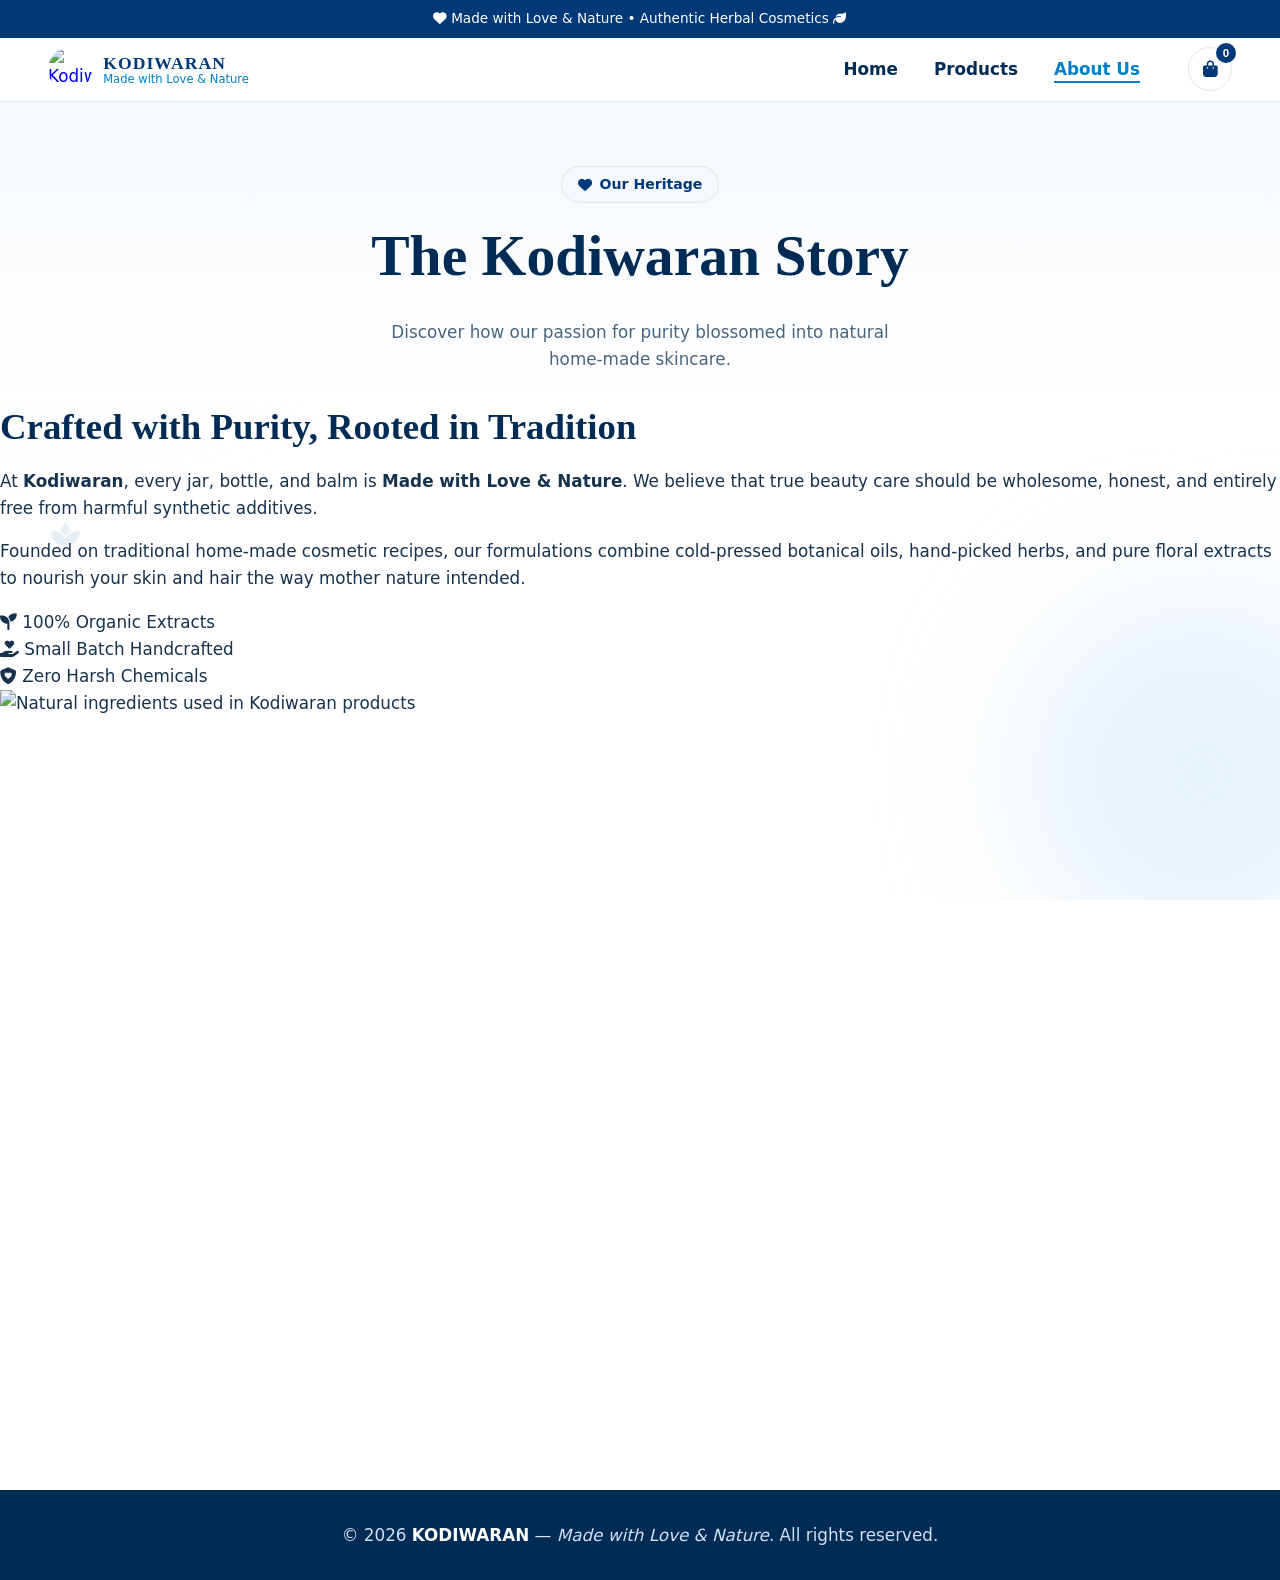
==== about.html @ b625e743 "Add About Us page with brand story and values This file contains the HTML structure for the 'About U" ====
<!DOCTYPE html>
<html lang="en">
<head>
  <meta charset="UTF-8" />
  <meta name="viewport" content="width=device-width, initial-scale=1, viewport-fit=cover" />
  <meta name="description" content="The story behind KODIWARAN: natural, handcrafted home-made cosmetics." />
  <meta name="theme-color" content="#003878" />
  <title>About Us | KODIWARAN Natural Home-Made Cosmetics</title>
  <link rel="icon" href="logo.jpg" />
  <script>document.documentElement.classList.add('js');</script>
  <link rel="preconnect" href="https://cdnjs.cloudflare.com" />
  <link rel="preconnect" href="https://images.unsplash.com" />
  <link rel="stylesheet" href="https://cdnjs.cloudflare.com/ajax/libs/font-awesome/6.5.1/css/all.min.css" />
  <link rel="stylesheet" href="style.css" />
  <link rel="stylesheet" href="animations.css" />
</head>
<body>
  <a class="skip-link" href="#main">Skip to content</a>
  <div class="scroll-progress" id="scrollProgress" aria-hidden="true"></div>

  <div class="bg-decorations" aria-hidden="true">
    <div class="blob blob-1"></div>
    <div class="blob blob-2"></div>
    <i class="fa-solid fa-leaf floating-leaf leaf-1"></i>
    <i class="fa-solid fa-spa floating-leaf leaf-2"></i>
  </div>

  <div class="top-strip">
    <i class="fa-solid fa-heart" aria-hidden="true"></i> Made with Love &amp; Nature • Authentic Herbal Cosmetics <i class="fa-solid fa-leaf" aria-hidden="true"></i>
  </div>

  <header class="navbar" id="navbar">
    <a href="index.html" class="brand" aria-label="KODIWARAN home">
      <img src="logo.jpg" alt="Kodiwaran logo" width="44" height="44" />
      <div class="brand-text"><span>KODIWARAN</span><small>Made with Love &amp; Nature</small></div>
    </a>
    <nav class="nav-links" id="navLinks" aria-label="Main">
      <a href="index.html">Home</a>
      <a href="products.html">Products</a>
      <a href="about.html" class="active" aria-current="page">About Us</a>
    </nav>
    <div class="nav-actions">
      <button type="button" class="icon-btn" id="cartOpenBtn" aria-label="Open shopping bag" aria-controls="cartDrawer" aria-expanded="false">
        <i class="fa-solid fa-bag-shopping" aria-hidden="true"></i>
        <span class="badge" id="cartCount" aria-live="polite">0</span>
      </button>
      <button type="button" class="icon-btn mobile-menu-btn" id="menuToggleBtn" aria-label="Open menu" aria-controls="navLinks" aria-expanded="false">
        <i class="fa-solid fa-bars" aria-hidden="true"></i>
      </button>
    </div>
  </header>

  <main id="main">
    <section class="page-banner reveal">
      <span class="pill"><i class="fa-solid fa-heart" aria-hidden="true"></i> Our Heritage</span>
      <h1 data-split>The Kodiwaran Story</h1>
      <p>Discover how our passion for purity blossomed into natural home-made skincare.</p>
    </section>

    <section class="about-section">
      <div class="about-grid">
        <div class="about-text reveal">
          <h2>Crafted with Purity, Rooted in Tradition</h2>
          <p>At <strong>Kodiwaran</strong>, every jar, bottle, and balm is <strong>Made with Love &amp; Nature</strong>. We believe that true beauty care should be wholesome, honest, and entirely free from harmful synthetic additives.</p>
          <p>Founded on traditional home-made cosmetic recipes, our formulations combine cold-pressed botanical oils, hand-picked herbs, and pure floral extracts to nourish your skin and hair the way mother nature intended.</p>
          <div class="about-badges">
            <div class="badge-item"><i class="fa-solid fa-seedling" aria-hidden="true"></i> 100% Organic Extracts</div>
            <div class="badge-item"><i class="fa-solid fa-hand-holding-heart" aria-hidden="true"></i> Small Batch Handcrafted</div>
            <div class="badge-item"><i class="fa-solid fa-shield-heart" aria-hidden="true"></i> Zero Harsh Chemicals</div>
          </div>
        </div>
        <div class="about-image reveal" style="--d:150ms">
          <img src="https://images.unsplash.com/photo-1540555700478-4be289fbecef?auto=format&fit=crop&w=700&q=80" alt="Natural ingredients used in Kodiwaran products" width="700" height="800" loading="lazy" decoding="async" />
        </div>
      </div>
    </section>
  </main>

  <div class="overlay" id="overlay" aria-hidden="true"></div>
  <aside class="cart-drawer" id="cartDrawer" role="dialog" aria-modal="true" aria-label="Shopping bag">
    <div class="cart-header">
      <h3><i class="fa-solid fa-bag-shopping" aria-hidden="true"></i> Shopping Bag</h3>
      <button type="button" id="cartCloseBtn" class="icon-btn" aria-label="Close shopping bag"><i class="fa-solid fa-xmark" aria-hidden="true"></i></button>
    </div>
    <div class="cart-items" id="cartItems"></div>
    <div class="cart-footer">
      <div class="cart-total"><span>Total</span><strong id="cartTotal">₹0</strong></div>
      <button type="button" class="btn-primary full-width" id="checkoutBtn">
        <i class="fa-brands fa-whatsapp" aria-hidden="true"></i> Order on WhatsApp
      </button>
    </div>
  </aside>

  <footer class="footer">
    <p>© 2026 <strong>KODIWARAN</strong> — <em>Made with Love &amp; Nature</em>. All rights reserved.</p>
  </footer>

  <script src="script.js" defer></script>
  <script src="animations.js" defer></script>
</body>
</html>
---- style.css ----
/* KODIWARAN — base styles (mobile-first). Motion lives in animations.css */
:root{
  --royal:#003878;--bright:#0080C8;--navy:#002B55;--ice:#F5F9FD;--white:#fff;
  --line:#DCE8F3;--text:#17324D;--muted:#4A6580;
  --grad:linear-gradient(135deg,#0080C8 0%,#003878 100%);
  --r:14px;--shadow:0 10px 30px rgba(0,43,85,.09);
  --px:max(clamp(1rem,4vw,3rem),calc((100% - 1200px)/2));
  --serif:Georgia,"Times New Roman",serif;
}
*,*::before,*::after{box-sizing:border-box}
html{-webkit-text-size-adjust:100%;scroll-behavior:smooth}
body{margin:0;font-family:system-ui,-apple-system,"Segoe UI",Roboto,sans-serif;color:var(--text);background:var(--white);line-height:1.6;font-size:clamp(.95rem,.9rem + .25vw,1.05rem);overflow-x:hidden}
body.lock{overflow:hidden}
img{max-width:100%;height:auto;display:block}
h1,h2,h3,h4{font-family:var(--serif);color:var(--navy);line-height:1.2;margin:0 0 .5em}
h1{font-size:clamp(2rem,1.3rem + 3.2vw,3.6rem)}
h2{font-size:clamp(1.5rem,1.2rem + 1.5vw,2.3rem)}
p{margin:0 0 1em}
:focus-visible{outline:3px solid var(--bright);outline-offset:2px;border-radius:6px}
.skip-link{position:absolute;left:-9999px;top:0;background:var(--royal);color:#fff;padding:.75rem 1rem;z-index:400}
.skip-link:focus{left:0}

/* Buttons */
.btn-primary,.btn-secondary,.btn-outline{display:inline-flex;align-items:center;justify-content:center;gap:.6rem;min-height:48px;padding:.7rem 1.5rem;border:2px solid transparent;border-radius:999px;font:inherit;font-weight:600;text-decoration:none;cursor:pointer;text-align:center}
.btn-primary{background:var(--royal);color:#fff}
.btn-secondary{background:var(--bright);color:#fff}
.btn-outline{border-color:var(--royal);color:var(--royal);background:transparent}
.btn-primary:hover,.btn-secondary:hover{background-image:var(--grad);color:#fff}
.btn-outline:hover{background:var(--ice);border-color:var(--bright);color:var(--bright)}
.btn-primary:disabled{opacity:.55;cursor:not-allowed}
.full-width{width:100%}
.icon-btn{position:relative;display:inline-grid;place-items:center;width:44px;height:44px;border:1px solid var(--line);border-radius:50%;background:#fff;color:var(--royal);font-size:1.05rem;cursor:pointer}
.icon-btn:hover{background:var(--ice);border-color:var(--bright)}
.badge{position:absolute;top:-5px;right:-5px;min-width:20px;height:20px;padding:0 5px;border-radius:999px;background:var(--royal);color:#fff;font-size:.72rem;font-weight:700;display:grid;place-items:center}
.pill{display:inline-flex;align-items:center;gap:.5rem;padding:.4rem 1rem;border:1px solid var(--line);border-radius:999px;background:var(--ice);color:var(--royal);font-size:.88rem;font-weight:600;margin-bottom:1.1rem}

/* Top strip + navbar */
.top-strip{background:var(--royal);color:#fff;text-align:center;font-size:.85rem;padding:.5rem 1rem}
.navbar{position:sticky;top:0;z-index:100;display:flex;align-items:center;justify-content:space-between;gap:1rem;padding:.6rem var(--px);background:rgba(255,255,255,.95);-webkit-backdrop-filter:saturate(1.4) blur(10px);backdrop-filter:saturate(1.4) blur(10px);border-bottom:1px solid var(--line)}
.brand{display:flex;align-items:center;gap:.7rem;text-decoration:none;min-width:0}
.brand img{width:44px;height:44px;border-radius:50%;object-fit:cover;flex:none}
.brand-text{display:flex;flex-direction:column;line-height:1.15;min-width:0}
.brand-text span{font-family:var(--serif);font-weight:700;letter-spacing:.06em;color:var(--royal);font-size:1.1rem}
.brand-text small{color:var(--bright);font-size:.72rem;white-space:nowrap}
.nav-actions{display:flex;gap:.5rem;flex:none}
.nav-links{position:absolute;top:100%;left:0;right:0;display:flex;flex-direction:column;padding:.25rem var(--px) 1rem;background:#fff;border-bottom:1px solid var(--line);box-shadow:var(--shadow);opacity:0;visibility:hidden;transform:translateY(-8px)}
.nav-links.open{opacity:1;visibility:visible;transform:none}
.nav-links a{position:relative;display:flex;align-items:center;min-height:48px;font-weight:600;color:var(--navy);text-decoration:none;border-bottom:1px solid var(--line)}
.nav-links a.active,.nav-links a:hover{color:var(--bright)}

/* Hero */
.hero{display:grid;gap:2rem;align-items:center;padding:clamp(2rem,6vw,4.5rem) var(--px)}
.hero-content p{max-width:52ch;color:var(--text)}
.hero-btns{display:flex;flex-wrap:wrap;gap:.75rem;margin-top:1.4rem}
.hero-img-frame{border-radius:24px;overflow:hidden;border:1px solid var(--line);box-shadow:var(--shadow);max-width:520px;margin-inline:auto}
.hero-img-frame img{width:100%;aspect-ratio:5/6;object-fit:cover}

/* Sections */
.features,.products-section{padding:clamp(3rem,7vw,5.5rem) var(--px)}
.features{display:grid;gap:1.25rem;background:var(--ice);grid-template-columns:repeat(auto-fit,minmax(min(100%,240px),1fr))}
.feature-card{background:#fff;border:1px solid var(--line);border-radius:var(--r);padding:1.6rem}
.feature-card h3{font-size:1.2rem}
.feature-card p{margin:0;color:var(--muted)}
.icon-circle{display:grid;place-items:center;width:52px;height:52px;border-radius:50%;background:var(--royal);color:#fff;font-size:1.2rem;margin-bottom:1rem}
.section-header{max-width:60ch;margin-bottom:2rem}
.section-header p{color:var(--muted)}
.product-grid{display:grid;gap:1.25rem;grid-template-columns:repeat(auto-fill,minmax(min(100%,230px),1fr))}
.product-card{display:flex;flex-direction:column;background:#fff;border:1px solid var(--line);border-radius:var(--r);overflow:hidden}
.product-media{aspect-ratio:1/1;display:grid;place-items:center;background:var(--ice);color:var(--bright);font-size:2.6rem;overflow:hidden}
.product-media img{width:100%;height:100%;object-fit:cover}
.product-body{display:flex;flex-direction:column;flex:1;gap:.2rem;padding:1rem}
.product-body h3{font-size:1.1rem;margin:0}
.product-note{margin:0;color:var(--muted);font-size:.9rem}
.product-foot{display:flex;align-items:center;justify-content:space-between;flex-wrap:wrap;gap:.6rem;margin-top:auto;padding-top:.8rem}
.price{font-weight:700;color:var(--royal);font-size:1.05rem}
.center-action{display:flex;justify-content:center;margin-top:2.5rem}

/* Cart drawer */
.overlay{position:fixed;inset:0;z-index:150;background:rgba(0,43,85,.45);opacity:0;visibility:hidden}
.overlay.show{opacity:1;visibility:visible}
.cart-drawer{position:fixed;top:0;right:0;z-index:160;display:flex;flex-direction:column;width:min(100%,400px);height:100%;height:100dvh;background:#fff;box-shadow:-12px 0 40px rgba(0,43,85,.15);transform:translateX(100%);visibility:hidden}
.cart-drawer.open{transform:none;visibility:visible}
.cart-header{display:flex;align-items:center;justify-content:space-between;padding:1rem 1.25rem;border-bottom:1px solid var(--line)}
.cart-header h3{margin:0;font-size:1.2rem}
.cart-items{flex:1;overflow-y:auto;overscroll-behavior:contain;padding:.5rem 1.25rem}
.cart-item{display:grid;grid-template-columns:1fr auto;gap:.2rem .75rem;align-items:center;padding:.9rem 0;border-bottom:1px solid var(--line)}
.cart-item h4{margin:0;font-size:1rem}
.cart-item .line{font-weight:700;color:var(--royal)}
.qty{display:inline-flex;align-items:center;border:1px solid var(--line);border-radius:999px}
.qty button{width:44px;height:44px;border:0;background:none;color:var(--royal);font-size:1.1rem;cursor:pointer;border-radius:50%}
.qty button:hover{background:var(--ice)}
.qty span{min-width:1.6rem;text-align:center;font-weight:600}
.remove-btn{min-height:44px;padding:0 .75rem;border:0;background:none;color:var(--muted);font:inherit;text-decoration:underline;cursor:pointer}
.empty{padding:2.5rem 0;text-align:center;color:var(--muted)}
.cart-footer{padding:1rem 1.25rem calc(1rem + env(safe-area-inset-bottom));border-top:1px solid var(--line);background:var(--ice)}
.cart-total{display:flex;justify-content:space-between;margin-bottom:.8rem;font-size:1.1rem}

/* Decorative background */
.bg-decorations{position:fixed;inset:0;z-index:-1;overflow:hidden;pointer-events:none}
.blob{position:absolute;border-radius:50%;filter:blur(70px);opacity:.5}
.blob-1{width:min(60vw,420px);aspect-ratio:1;top:-8%;left:-10%;background:var(--line)}
.blob-2{width:min(50vw,360px);aspect-ratio:1;bottom:-6%;right:-8%;background:#cfe6f7}
.floating-leaf{position:absolute;color:var(--line);font-size:1.6rem;opacity:.7}
.leaf-1{top:22%;right:6%}.leaf-2{top:58%;left:4%}.leaf-3{bottom:14%;right:18%}
.scroll-progress{position:fixed;top:0;left:0;right:0;height:3px;z-index:300;background:var(--grad);transform:scaleX(0);transform-origin:0 50%}

.footer{background:var(--navy);color:#cfe0f2;text-align:center;padding:2rem var(--px) calc(2rem + env(safe-area-inset-bottom))}
.footer p{margin:0}
.footer strong{color:#fff}

@media (max-width:399px){.brand-text small{display:none}}
@media (min-width:768px){
  .mobile-menu-btn{display:none}
  .navbar{gap:2rem}
  .nav-links{position:static;flex-direction:row;gap:.25rem;margin-left:auto;padding:0;background:none;border:0;box-shadow:none;opacity:1;visibility:visible;transform:none}
  .nav-links a{min-height:44px;padding:0 1rem;border:0}
}
@media (min-width:900px){
  .hero{grid-template-columns:1.1fr .9fr;gap:3rem}
  .hero-img-frame{margin-inline:0 0}
}

/* Hero floating chips */
.hero-visual{position:relative;max-width:520px;margin-inline:auto}
.float-chip{position:absolute;display:inline-flex;align-items:center;gap:.5rem;padding:.55rem .9rem;background:#fff;border:1px solid var(--line);border-radius:999px;box-shadow:var(--shadow);color:var(--royal);font-weight:600;font-size:.85rem}
.chip-1{top:8%;left:.6rem}
.chip-2{bottom:10%;right:.6rem}
.fly-dot{position:fixed;z-index:400;width:16px;height:16px;border-radius:50%;background:var(--bright);box-shadow:0 0 0 4px rgba(0,128,200,.25);pointer-events:none}
@media (min-width:900px){.hero-visual{margin-inline:0}}

/* KODIWARAN — base styles (mobile-first). Motion lives in animations.css */
:root{
  --royal:#003878;--bright:#0080C8;--navy:#002B55;--ice:#F5F9FD;--white:#fff;
  --line:#DCE8F3;--text:#17324D;--muted:#4A6580;
  --grad:linear-gradient(135deg,#0080C8 0%,#003878 100%);
  --r:14px;--shadow:0 10px 30px rgba(0,43,85,.09);
  --px:max(clamp(1rem,4vw,3rem),calc((100% - 1200px)/2));
  --serif:Georgia,"Times New Roman",serif;
}
*,*::before,*::after{box-sizing:border-box}
html{-webkit-text-size-adjust:100%;scroll-behavior:smooth}
body{margin:0;font-family:system-ui,-apple-system,"Segoe UI",Roboto,sans-serif;color:var(--text);background:var(--white);line-height:1.6;font-size:clamp(.95rem,.9rem + .25vw,1.05rem);overflow-x:hidden}
body.lock{overflow:hidden}
img{max-width:100%;height:auto;display:block}
h1,h2,h3,h4{font-family:var(--serif);color:var(--navy);line-height:1.2;margin:0 0 .5em}
h1{font-size:clamp(2rem,1.3rem + 3.2vw,3.6rem)}
h2{font-size:clamp(1.5rem,1.2rem + 1.5vw,2.3rem)}
p{margin:0 0 1em}
:focus-visible{outline:3px solid var(--bright);outline-offset:2px;border-radius:6px}
.skip-link{position:absolute;left:-9999px;top:0;background:var(--royal);color:#fff;padding:.75rem 1rem;z-index:400}
.skip-link:focus{left:0}

/* Buttons */
.btn-primary,.btn-secondary,.btn-outline{display:inline-flex;align-items:center;justify-content:center;gap:.6rem;min-height:48px;padding:.7rem 1.5rem;border:2px solid transparent;border-radius:999px;font:inherit;font-weight:600;text-decoration:none;cursor:pointer;text-align:center}
.btn-primary{background:var(--royal);color:#fff}
.btn-secondary{background:var(--bright);color:#fff}
.btn-outline{border-color:var(--royal);color:var(--royal);background:transparent}
.btn-primary:hover,.btn-secondary:hover{background-image:var(--grad);color:#fff}
.btn-outline:hover{background:var(--ice);border-color:var(--bright);color:var(--bright)}
.btn-primary:disabled{opacity:.55;cursor:not-allowed}
.full-width{width:100%}
.icon-btn{position:relative;display:inline-grid;place-items:center;width:44px;height:44px;border:1px solid var(--line);border-radius:50%;background:#fff;color:var(--royal);font-size:1.05rem;cursor:pointer}
.icon-btn:hover{background:var(--ice);border-color:var(--bright)}
.badge{position:absolute;top:-5px;right:-5px;min-width:20px;height:20px;padding:0 5px;border-radius:999px;background:var(--royal);color:#fff;font-size:.72rem;font-weight:700;display:grid;place-items:center}
.pill{display:inline-flex;align-items:center;gap:.5rem;padding:.4rem 1rem;border:1px solid var(--line);border-radius:999px;background:var(--ice);color:var(--royal);font-size:.88rem;font-weight:600;margin-bottom:1.1rem}

/* Top strip + navbar */
.top-strip{background:var(--royal);color:#fff;text-align:center;font-size:.85rem;padding:.5rem 1rem}
.navbar{position:sticky;top:0;z-index:100;display:flex;align-items:center;justify-content:space-between;gap:1rem;padding:.6rem var(--px);background:rgba(255,255,255,.95);-webkit-backdrop-filter:saturate(1.4) blur(10px);backdrop-filter:saturate(1.4) blur(10px);border-bottom:1px solid var(--line)}
.brand{display:flex;align-items:center;gap:.7rem;text-decoration:none;min-width:0}
.brand img{width:44px;height:44px;border-radius:50%;object-fit:cover;flex:none}
.brand-text{display:flex;flex-direction:column;line-height:1.15;min-width:0}
.brand-text span{font-family:var(--serif);font-weight:700;letter-spacing:.06em;color:var(--royal);font-size:1.1rem}
.brand-text small{color:var(--bright);font-size:.72rem;white-space:nowrap}
.nav-actions{display:flex;gap:.5rem;flex:none}
.nav-links{position:absolute;top:100%;left:0;right:0;display:flex;flex-direction:column;padding:.25rem var(--px) 1rem;background:#fff;border-bottom:1px solid var(--line);box-shadow:var(--shadow);opacity:0;visibility:hidden;transform:translateY(-8px)}
.nav-links.open{opacity:1;visibility:visible;transform:none}
.nav-links a{position:relative;display:flex;align-items:center;min-height:48px;font-weight:600;color:var(--navy);text-decoration:none;border-bottom:1px solid var(--line)}
.nav-links a.active,.nav-links a:hover{color:var(--bright)}

/* Hero */
.hero{display:grid;gap:2rem;align-items:center;padding:clamp(2rem,6vw,4.5rem) var(--px)}
.hero-content p{max-width:52ch;color:var(--text)}
.hero-btns{display:flex;flex-wrap:wrap;gap:.75rem;margin-top:1.4rem}
.hero-img-frame{border-radius:24px;overflow:hidden;border:1px solid var(--line);box-shadow:var(--shadow);max-width:520px;margin-inline:auto}
.hero-img-frame img{width:100%;aspect-ratio:5/6;object-fit:cover}

/* Sections */
.features,.products-section{padding:clamp(3rem,7vw,5.5rem) var(--px)}
.features{display:grid;gap:1.25rem;background:var(--ice);grid-template-columns:repeat(auto-fit,minmax(min(100%,240px),1fr))}
.feature-card{background:#fff;border:1px solid var(--line);border-radius:var(--r);padding:1.6rem}
.feature-card h3{font-size:1.2rem}
.feature-card p{margin:0;color:var(--muted)}
.icon-circle{display:grid;place-items:center;width:52px;height:52px;border-radius:50%;background:var(--royal);color:#fff;font-size:1.2rem;margin-bottom:1rem}
.section-header{max-width:60ch;margin-bottom:2rem}
.section-header p{color:var(--muted)}
.product-grid{display:grid;gap:1.25rem;grid-template-columns:repeat(auto-fill,minmax(min(100%,230px),1fr))}
.product-card{display:flex;flex-direction:column;background:#fff;border:1px solid var(--line);border-radius:var(--r);overflow:hidden}
.product-media{aspect-ratio:1/1;display:grid;place-items:center;background:var(--ice);color:var(--bright);font-size:2.6rem;overflow:hidden}
.product-media img{width:100%;height:100%;object-fit:cover}
.product-body{display:flex;flex-direction:column;flex:1;gap:.2rem;padding:1rem}
.product-body h3{font-size:1.1rem;margin:0}
.product-note{margin:0;color:var(--muted);font-size:.9rem}
.product-foot{display:flex;align-items:center;justify-content:space-between;flex-wrap:wrap;gap:.6rem;margin-top:auto;padding-top:.8rem}
.price{font-weight:700;color:var(--royal);font-size:1.05rem}
.center-action{display:flex;justify-content:center;margin-top:2.5rem}

/* Cart drawer */
.overlay{position:fixed;inset:0;z-index:150;background:rgba(0,43,85,.45);opacity:0;visibility:hidden}
.overlay.show{opacity:1;visibility:visible}
.cart-drawer{position:fixed;top:0;right:0;z-index:160;display:flex;flex-direction:column;width:min(100%,400px);height:100%;height:100dvh;background:#fff;box-shadow:-12px 0 40px rgba(0,43,85,.15);transform:translateX(100%);visibility:hidden}
.cart-drawer.open{transform:none;visibility:visible}
.cart-header{display:flex;align-items:center;justify-content:space-between;padding:1rem 1.25rem;border-bottom:1px solid var(--line)}
.cart-header h3{margin:0;font-size:1.2rem}
.cart-items{flex:1;overflow-y:auto;overscroll-behavior:contain;padding:.5rem 1.25rem}
.cart-item{display:grid;grid-template-columns:1fr auto;gap:.2rem .75rem;align-items:center;padding:.9rem 0;border-bottom:1px solid var(--line)}
.cart-item h4{margin:0;font-size:1rem}
.cart-item .line{font-weight:700;color:var(--royal)}
.qty{display:inline-flex;align-items:center;border:1px solid var(--line);border-radius:999px}
.qty button{width:44px;height:44px;border:0;background:none;color:var(--royal);font-size:1.1rem;cursor:pointer;border-radius:50%}
.qty button:hover{background:var(--ice)}
.qty span{min-width:1.6rem;text-align:center;font-weight:600}
.remove-btn{min-height:44px;padding:0 .75rem;border:0;background:none;color:var(--muted);font:inherit;text-decoration:underline;cursor:pointer}
.empty{padding:2.5rem 0;text-align:center;color:var(--muted)}
.cart-footer{padding:1rem 1.25rem calc(1rem + env(safe-area-inset-bottom));border-top:1px solid var(--line);background:var(--ice)}
.cart-total{display:flex;justify-content:space-between;margin-bottom:.8rem;font-size:1.1rem}

/* Decorative background */
.bg-decorations{position:fixed;inset:0;z-index:-1;overflow:hidden;pointer-events:none}
.blob{position:absolute;border-radius:50%;filter:blur(70px);opacity:.5}
.blob-1{width:min(60vw,420px);aspect-ratio:1;top:-8%;left:-10%;background:var(--line)}
.blob-2{width:min(50vw,360px);aspect-ratio:1;bottom:-6%;right:-8%;background:#cfe6f7}
.floating-leaf{position:absolute;color:var(--line);font-size:1.6rem;opacity:.7}
.leaf-1{top:22%;right:6%}.leaf-2{top:58%;left:4%}.leaf-3{bottom:14%;right:18%}
.scroll-progress{position:fixed;top:0;left:0;right:0;height:3px;z-index:300;background:var(--grad);transform:scaleX(0);transform-origin:0 50%}

.footer{background:var(--navy);color:#cfe0f2;text-align:center;padding:2rem var(--px) calc(2rem + env(safe-area-inset-bottom))}
.footer p{margin:0}
.footer strong{color:#fff}

@media (max-width:399px){.brand-text small{display:none}}
@media (min-width:768px){
  .mobile-menu-btn{display:none}
  .navbar{gap:2rem}
  .nav-links{position:static;flex-direction:row;gap:.25rem;margin-left:auto;padding:0;background:none;border:0;box-shadow:none;opacity:1;visibility:visible;transform:none}
  .nav-links a{min-height:44px;padding:0 1rem;border:0}
}
@media (min-width:900px){
  .hero{grid-template-columns:1.1fr .9fr;gap:3rem}
  .hero-img-frame{margin-inline:0 0}
}

/* Hero floating chips */
.hero-visual{position:relative;max-width:520px;margin-inline:auto}
.float-chip{position:absolute;display:inline-flex;align-items:center;gap:.5rem;padding:.55rem .9rem;background:#fff;border:1px solid var(--line);border-radius:999px;box-shadow:var(--shadow);color:var(--royal);font-weight:600;font-size:.85rem}
.chip-1{top:8%;left:.6rem}
.chip-2{bottom:10%;right:.6rem}
.fly-dot{position:fixed;z-index:400;width:16px;height:16px;border-radius:50%;background:var(--bright);box-shadow:0 0 0 4px rgba(0,128,200,.25);pointer-events:none}
@media (min-width:900px){.hero-visual{margin-inline:0}}

/* Products page */
.page-banner{padding:clamp(2.5rem,6vw,4rem) var(--px) 1rem;text-align:center;background:linear-gradient(180deg,var(--ice),#fff)}
.page-banner p{max-width:52ch;margin-inline:auto;color:var(--muted)}
.filter-bar{display:flex;flex-wrap:wrap;justify-content:center;gap:.6rem;margin-top:1.5rem}
.filter-btn{min-height:44px;padding:.5rem 1.2rem;border:1px solid var(--line);border-radius:999px;background:#fff;color:var(--navy);font:inherit;font-weight:600;cursor:pointer}
.filter-btn:hover{border-color:var(--bright);color:var(--bright)}
.filter-btn.active{background:var(--royal);border-color:var(--royal);color:#fff}
.tag{align-self:flex-start;padding:.1rem .65rem;border-radius:999px;background:var(--ice);border:1px solid var(--line);color:var(--royal);font-size:.75rem;font-weight:600}
.product-grid .empty{grid-column:1/-1}
.sr-only{position:absolute;width:1px;height:1px;overflow:hidden;clip:rect(0 0 0 0);white-space:nowrap}
---- animations.css ----
/* KODIWARAN — animation layer. Subtle, smooth, transform/opacity only. */
:root{--ease:cubic-bezier(.22,.61,.36,1)}

/* Scroll reveal (only hidden when JS is running) */
html.js .reveal{opacity:0;transform:translateY(16px);transition:opacity .7s var(--ease),transform .7s var(--ease);transition-delay:var(--d,0ms)}
html.js .reveal.in{opacity:1;transform:none}

/* Headline: one-time word-by-word entrance */
.word{display:inline-block;opacity:0;transform:translateY(.35em);animation:wordIn .8s var(--ease) forwards;animation-delay:calc(var(--i,0) * 70ms + 150ms)}
@keyframes wordIn{to{opacity:1;transform:none}}

/* Navbar */
.navbar{transition:box-shadow .3s ease}
.navbar.scrolled{box-shadow:0 6px 24px rgba(0,43,85,.08)}
.nav-links{transition:opacity .25s ease,transform .3s var(--ease),visibility .3s}
.nav-links a::after{content:"";position:absolute;left:1rem;right:1rem;bottom:8px;height:2px;background:var(--bright);transform:scaleX(0);transform-origin:left;transition:transform .35s var(--ease)}
.nav-links a:hover::after,.nav-links a.active::after{transform:scaleX(1)}
@media (max-width:767px){.nav-links a::after{display:none}}

/* Buttons, cards */
.btn-primary,.btn-secondary,.btn-outline,.icon-btn{transition:transform .3s var(--ease),box-shadow .3s ease,background-color .3s ease,border-color .3s ease,color .3s ease}
.btn-primary:hover,.btn-secondary:hover{transform:translateY(-2px);box-shadow:0 10px 22px rgba(0,56,120,.22)}
.btn-primary:active,.btn-secondary:active,.btn-outline:active{transform:none}
.feature-card,.product-card{transition:transform .4s var(--ease),box-shadow .4s ease,border-color .3s ease}
.feature-card:hover,.product-card:hover{transform:translateY(-4px);box-shadow:var(--shadow);border-color:#b9d3ea}
.product-media img{transition:transform .8s var(--ease)}
.product-card:hover .product-media img{transform:scale(1.04)}
.hero-img-frame img{transition:transform 1.2s var(--ease)}
.hero-img-frame:hover img{transform:scale(1.03)}

/* Cart drawer */
.overlay{transition:opacity .3s ease,visibility .3s}
.cart-drawer{transition:transform .4s var(--ease),visibility .4s}
.badge.bump{animation:bump .4s var(--ease)}
@keyframes bump{40%{transform:scale(1.25)}}

/* Ambient background: very slow, low contrast */
.blob-1{animation:drift 28s ease-in-out infinite alternate}
.blob-2{animation:drift 34s ease-in-out infinite alternate-reverse}
.floating-leaf{animation:float 12s ease-in-out infinite}
.leaf-2{animation-duration:15s;animation-delay:-4s}
.leaf-3{animation-duration:18s;animation-delay:-8s}
@keyframes drift{to{transform:translate3d(24px,18px,0)}}
@keyframes float{50%{transform:translateY(-10px) rotate(6deg)}}

.scroll-progress{transform:scaleX(var(--p,0))}

@media (prefers-reduced-motion:reduce){
  *,*::before,*::after{animation:none!important;transition:none!important;scroll-behavior:auto!important}
  html.js .reveal,.word{opacity:1;transform:none}
}

/* ---- Extra motion: 3D cards, shine, depth ---- */
.tilt{position:relative}
html.js .tilt.in{transform:perspective(900px) rotateX(var(--rx,0deg)) rotateY(var(--ry,0deg)) translateY(var(--ty,0px));transition:transform .18s ease-out,box-shadow .3s ease,border-color .3s ease;transition-delay:0s;will-change:transform}
.tilt.in:hover{--ty:-6px;box-shadow:0 22px 44px rgba(0,43,85,.16);border-color:#b9d3ea}
.hero-visual.tilt{transform-style:preserve-3d}
.hero-visual.tilt.in:hover{--ty:0px;box-shadow:none;border-color:transparent}
.feature-card.tilt::after,.product-card.tilt::after{content:"";position:absolute;inset:0;border-radius:inherit;pointer-events:none;opacity:0;background:radial-gradient(circle at var(--mx,50%) var(--my,50%),rgba(0,128,200,.15),transparent 55%);transition:opacity .3s}
.tilt:hover::after{opacity:1}

/* Hero chips: depth + gentle float */
.float-chip{transform:translateZ(60px);animation:chipFloat 7s ease-in-out infinite}
.chip-2{animation-delay:-3.5s}
@keyframes chipFloat{50%{translate:0 -8px}}

/* Button shine */
.btn-primary,.btn-secondary{position:relative;overflow:hidden;isolation:isolate}
.btn-primary::before,.btn-secondary::before{content:"";position:absolute;inset:0;z-index:-1;background:linear-gradient(110deg,transparent 30%,rgba(255,255,255,.28) 50%,transparent 70%);transform:translateX(-120%)}
.btn-primary:hover::before,.btn-secondary:hover::before{transform:translateX(120%);transition:transform .9s var(--ease)}

/* Feature icon: coin spin */
.icon-circle{transition:transform .9s var(--ease)}
.feature-card:hover .icon-circle{transform:perspective(300px) rotateY(360deg)}

/* Section title underline draws in */
.section-header h2::after{content:"";display:block;width:56px;height:3px;margin-top:.6rem;border-radius:3px;background:var(--grad)}
html.js .section-header h2::after{transform:scaleX(0);transform-origin:left;transition:transform .9s var(--ease) .3s}
html.js .section-header.in h2::after{transform:scaleX(1)}


/* KODIWARAN — animation layer. Subtle, smooth, transform/opacity only. */
:root{--ease:cubic-bezier(.22,.61,.36,1)}

/* Scroll reveal (only hidden when JS is running) */
html.js .reveal{opacity:0;transform:translateY(16px);transition:opacity .7s var(--ease),transform .7s var(--ease);transition-delay:var(--d,0ms)}
html.js .reveal.in{opacity:1;transform:none}

/* Headline: one-time word-by-word entrance */
.word{display:inline-block;opacity:0;transform:translateY(.35em);animation:wordIn .8s var(--ease) forwards;animation-delay:calc(var(--i,0) * 70ms + 150ms)}
@keyframes wordIn{to{opacity:1;transform:none}}

/* Navbar */
.navbar{transition:box-shadow .3s ease}
.navbar.scrolled{box-shadow:0 6px 24px rgba(0,43,85,.08)}
.nav-links{transition:opacity .25s ease,transform .3s var(--ease),visibility .3s}
.nav-links a::after{content:"";position:absolute;left:1rem;right:1rem;bottom:8px;height:2px;background:var(--bright);transform:scaleX(0);transform-origin:left;transition:transform .35s var(--ease)}
.nav-links a:hover::after,.nav-links a.active::after{transform:scaleX(1)}
@media (max-width:767px){.nav-links a::after{display:none}}

/* Buttons, cards */
.btn-primary,.btn-secondary,.btn-outline,.icon-btn{transition:transform .3s var(--ease),box-shadow .3s ease,background-color .3s ease,border-color .3s ease,color .3s ease}
.btn-primary:hover,.btn-secondary:hover{transform:translateY(-2px);box-shadow:0 10px 22px rgba(0,56,120,.22)}
.btn-primary:active,.btn-secondary:active,.btn-outline:active{transform:none}
.feature-card,.product-card{transition:transform .4s var(--ease),box-shadow .4s ease,border-color .3s ease}
.feature-card:hover,.product-card:hover{transform:translateY(-4px);box-shadow:var(--shadow);border-color:#b9d3ea}
.product-media img{transition:transform .8s var(--ease)}
.product-card:hover .product-media img{transform:scale(1.04)}
.hero-img-frame img{transition:transform 1.2s var(--ease)}
.hero-img-frame:hover img{transform:scale(1.03)}

/* Cart drawer */
.overlay{transition:opacity .3s ease,visibility .3s}
.cart-drawer{transition:transform .4s var(--ease),visibility .4s}
.badge.bump{animation:bump .4s var(--ease)}
@keyframes bump{40%{transform:scale(1.25)}}

/* Ambient background: very slow, low contrast */
.blob-1{animation:drift 28s ease-in-out infinite alternate}
.blob-2{animation:drift 34s ease-in-out infinite alternate-reverse}
.floating-leaf{animation:float 12s ease-in-out infinite}
.leaf-2{animation-duration:15s;animation-delay:-4s}
.leaf-3{animation-duration:18s;animation-delay:-8s}
@keyframes drift{to{transform:translate3d(24px,18px,0)}}
@keyframes float{50%{transform:translateY(-10px) rotate(6deg)}}

.scroll-progress{transform:scaleX(var(--p,0))}

@media (prefers-reduced-motion:reduce){
  *,*::before,*::after{animation:none!important;transition:none!important;scroll-behavior:auto!important}
  html.js .reveal,.word{opacity:1;transform:none}
}

/* ---- Extra motion: 3D cards, shine, depth ---- */
.tilt{position:relative}
html.js .tilt.in{transform:perspective(900px) rotateX(var(--rx,0deg)) rotateY(var(--ry,0deg)) translateY(var(--ty,0px));transition:transform .18s ease-out,box-shadow .3s ease,border-color .3s ease;transition-delay:0s;will-change:transform}
.tilt.in:hover{--ty:-6px;box-shadow:0 22px 44px rgba(0,43,85,.16);border-color:#b9d3ea}
.hero-visual.tilt{transform-style:preserve-3d}
.hero-visual.tilt.in:hover{--ty:0px;box-shadow:none;border-color:transparent}
.feature-card.tilt::after,.product-card.tilt::after{content:"";position:absolute;inset:0;border-radius:inherit;pointer-events:none;opacity:0;background:radial-gradient(circle at var(--mx,50%) var(--my,50%),rgba(0,128,200,.15),transparent 55%);transition:opacity .3s}
.tilt:hover::after{opacity:1}

/* Hero chips: depth + gentle float */
.float-chip{transform:translateZ(60px);animation:chipFloat 7s ease-in-out infinite}
.chip-2{animation-delay:-3.5s}
@keyframes chipFloat{50%{translate:0 -8px}}

/* Button shine */
.btn-primary,.btn-secondary{position:relative;overflow:hidden;isolation:isolate}
.btn-primary::before,.btn-secondary::before{content:"";position:absolute;inset:0;z-index:-1;background:linear-gradient(110deg,transparent 30%,rgba(255,255,255,.28) 50%,transparent 70%);transform:translateX(-120%)}
.btn-primary:hover::before,.btn-secondary:hover::before{transform:translateX(120%);transition:transform .9s var(--ease)}

/* Feature icon: coin spin */
.icon-circle{transition:transform .9s var(--ease)}
.feature-card:hover .icon-circle{transform:perspective(300px) rotateY(360deg)}

/* Section title underline draws in */
.section-header h2::after{content:"";display:block;width:56px;height:3px;margin-top:.6rem;border-radius:3px;background:var(--grad)}
html.js .section-header h2::after{transform:scaleX(0);transform-origin:left;transition:transform .9s var(--ease) .3s}
html.js .section-header.in h2::after{transform:scaleX(1)}

/* Leaves drift with scroll */
.floating-leaf{translate:0 calc(var(--sy,0) * -.05px)}

@media (prefers-reduced-motion:reduce){.float-chip{transform:none}.floating-leaf{translate:none}}

.filter-btn{transition:background-color .3s ease,color .3s ease,border-color .3s ease,transform .3s var(--ease)}
.filter-btn:hover{transform:translateY(-2px)}
.filter-btn.active:hover{color:#fff}

/* Leaves drift with scroll */
.floating-leaf{translate:0 calc(var(--sy,0) * -.05px)}

@media (prefers-reduced-motion:reduce){.float-chip{transform:none}.floating-leaf{translate:none}}
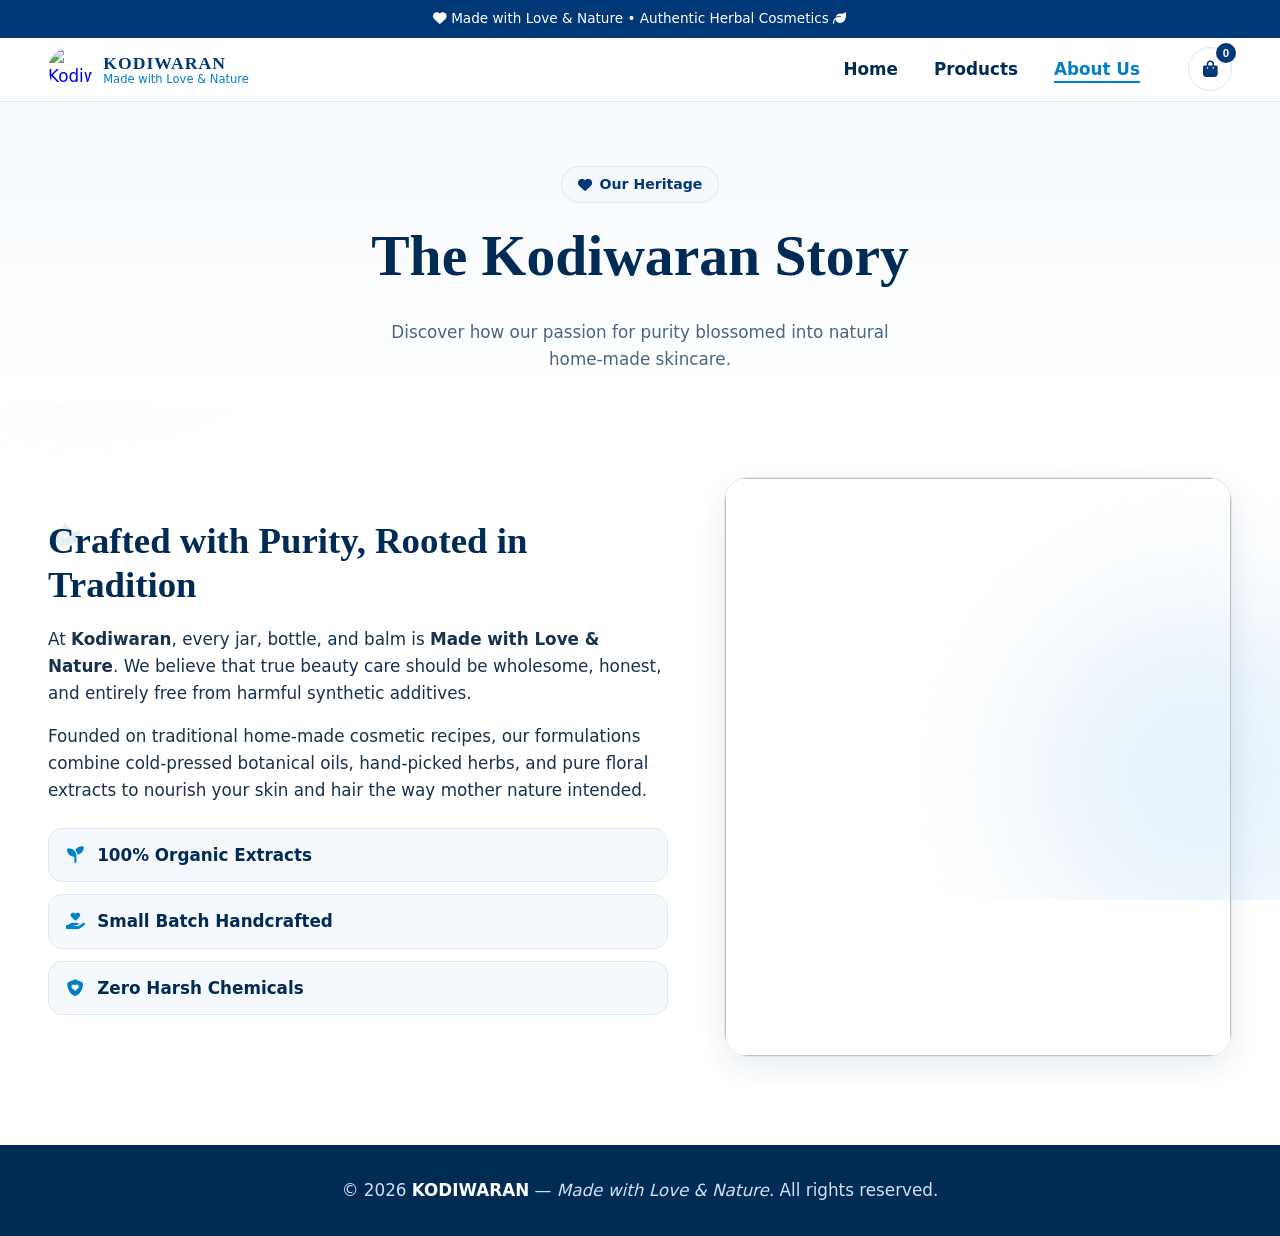
==== commit f4bb15fc: "Remove image source from about.html Replaced image source with an empty string." ====
--- a/about.html
+++ b/about.html
@@ -70,7 +70,7 @@
           </div>
         </div>
         <div class="about-image reveal" style="--d:150ms">
-          <img src="https://images.unsplash.com/photo-1540555700478-4be289fbecef?auto=format&fit=crop&w=700&q=80" alt="Natural ingredients used in Kodiwaran products" width="700" height="800" loading="lazy" decoding="async" />
+          <img src=" " width="700" height="800" loading="lazy" decoding="async" />
         </div>
       </div>
     </section>
--- a/style.css
+++ b/style.css
@@ -268,3 +268,159 @@
 .tag{align-self:flex-start;padding:.1rem .65rem;border-radius:999px;background:var(--ice);border:1px solid var(--line);color:var(--royal);font-size:.75rem;font-weight:600}
 .product-grid .empty{grid-column:1/-1}
 .sr-only{position:absolute;width:1px;height:1px;overflow:hidden;clip:rect(0 0 0 0);white-space:nowrap}
+
+
+/* KODIWARAN — base styles (mobile-first). Motion lives in animations.css */
+:root{
+  --royal:#003878;--bright:#0080C8;--navy:#002B55;--ice:#F5F9FD;--white:#fff;
+  --line:#DCE8F3;--text:#17324D;--muted:#4A6580;
+  --grad:linear-gradient(135deg,#0080C8 0%,#003878 100%);
+  --r:14px;--shadow:0 10px 30px rgba(0,43,85,.09);
+  --px:max(clamp(1rem,4vw,3rem),calc((100% - 1200px)/2));
+  --serif:Georgia,"Times New Roman",serif;
+}
+*,*::before,*::after{box-sizing:border-box}
+html{-webkit-text-size-adjust:100%;scroll-behavior:smooth}
+body{margin:0;font-family:system-ui,-apple-system,"Segoe UI",Roboto,sans-serif;color:var(--text);background:var(--white);line-height:1.6;font-size:clamp(.95rem,.9rem + .25vw,1.05rem);overflow-x:hidden}
+body.lock{overflow:hidden}
+img{max-width:100%;height:auto;display:block}
+h1,h2,h3,h4{font-family:var(--serif);color:var(--navy);line-height:1.2;margin:0 0 .5em}
+h1{font-size:clamp(2rem,1.3rem + 3.2vw,3.6rem)}
+h2{font-size:clamp(1.5rem,1.2rem + 1.5vw,2.3rem)}
+p{margin:0 0 1em}
+:focus-visible{outline:3px solid var(--bright);outline-offset:2px;border-radius:6px}
+.skip-link{position:absolute;left:-9999px;top:0;background:var(--royal);color:#fff;padding:.75rem 1rem;z-index:400}
+.skip-link:focus{left:0}
+
+/* Buttons */
+.btn-primary,.btn-secondary,.btn-outline{display:inline-flex;align-items:center;justify-content:center;gap:.6rem;min-height:48px;padding:.7rem 1.5rem;border:2px solid transparent;border-radius:999px;font:inherit;font-weight:600;text-decoration:none;cursor:pointer;text-align:center}
+.btn-primary{background:var(--royal);color:#fff}
+.btn-secondary{background:var(--bright);color:#fff}
+.btn-outline{border-color:var(--royal);color:var(--royal);background:transparent}
+.btn-primary:hover,.btn-secondary:hover{background-image:var(--grad);color:#fff}
+.btn-outline:hover{background:var(--ice);border-color:var(--bright);color:var(--bright)}
+.btn-primary:disabled{opacity:.55;cursor:not-allowed}
+.full-width{width:100%}
+.icon-btn{position:relative;display:inline-grid;place-items:center;width:44px;height:44px;border:1px solid var(--line);border-radius:50%;background:#fff;color:var(--royal);font-size:1.05rem;cursor:pointer}
+.icon-btn:hover{background:var(--ice);border-color:var(--bright)}
+.badge{position:absolute;top:-5px;right:-5px;min-width:20px;height:20px;padding:0 5px;border-radius:999px;background:var(--royal);color:#fff;font-size:.72rem;font-weight:700;display:grid;place-items:center}
+.pill{display:inline-flex;align-items:center;gap:.5rem;padding:.4rem 1rem;border:1px solid var(--line);border-radius:999px;background:var(--ice);color:var(--royal);font-size:.88rem;font-weight:600;margin-bottom:1.1rem}
+
+/* Top strip + navbar */
+.top-strip{background:var(--royal);color:#fff;text-align:center;font-size:.85rem;padding:.5rem 1rem}
+.navbar{position:sticky;top:0;z-index:100;display:flex;align-items:center;justify-content:space-between;gap:1rem;padding:.6rem var(--px);background:rgba(255,255,255,.95);-webkit-backdrop-filter:saturate(1.4) blur(10px);backdrop-filter:saturate(1.4) blur(10px);border-bottom:1px solid var(--line)}
+.brand{display:flex;align-items:center;gap:.7rem;text-decoration:none;min-width:0}
+.brand img{width:44px;height:44px;border-radius:50%;object-fit:cover;flex:none}
+.brand-text{display:flex;flex-direction:column;line-height:1.15;min-width:0}
+.brand-text span{font-family:var(--serif);font-weight:700;letter-spacing:.06em;color:var(--royal);font-size:1.1rem}
+.brand-text small{color:var(--bright);font-size:.72rem;white-space:nowrap}
+.nav-actions{display:flex;gap:.5rem;flex:none}
+.nav-links{position:absolute;top:100%;left:0;right:0;display:flex;flex-direction:column;padding:.25rem var(--px) 1rem;background:#fff;border-bottom:1px solid var(--line);box-shadow:var(--shadow);opacity:0;visibility:hidden;transform:translateY(-8px)}
+.nav-links.open{opacity:1;visibility:visible;transform:none}
+.nav-links a{position:relative;display:flex;align-items:center;min-height:48px;font-weight:600;color:var(--navy);text-decoration:none;border-bottom:1px solid var(--line)}
+.nav-links a.active,.nav-links a:hover{color:var(--bright)}
+
+/* Hero */
+.hero{display:grid;gap:2rem;align-items:center;padding:clamp(2rem,6vw,4.5rem) var(--px)}
+.hero-content p{max-width:52ch;color:var(--text)}
+.hero-btns{display:flex;flex-wrap:wrap;gap:.75rem;margin-top:1.4rem}
+.hero-img-frame{border-radius:24px;overflow:hidden;border:1px solid var(--line);box-shadow:var(--shadow);max-width:520px;margin-inline:auto}
+.hero-img-frame img{width:100%;aspect-ratio:5/6;object-fit:cover}
+
+/* Sections */
+.features,.products-section{padding:clamp(3rem,7vw,5.5rem) var(--px)}
+.features{display:grid;gap:1.25rem;background:var(--ice);grid-template-columns:repeat(auto-fit,minmax(min(100%,240px),1fr))}
+.feature-card{background:#fff;border:1px solid var(--line);border-radius:var(--r);padding:1.6rem}
+.feature-card h3{font-size:1.2rem}
+.feature-card p{margin:0;color:var(--muted)}
+.icon-circle{display:grid;place-items:center;width:52px;height:52px;border-radius:50%;background:var(--royal);color:#fff;font-size:1.2rem;margin-bottom:1rem}
+.section-header{max-width:60ch;margin-bottom:2rem}
+.section-header p{color:var(--muted)}
+.product-grid{display:grid;gap:1.25rem;grid-template-columns:repeat(auto-fill,minmax(min(100%,230px),1fr))}
+.product-card{display:flex;flex-direction:column;background:#fff;border:1px solid var(--line);border-radius:var(--r);overflow:hidden}
+.product-media{aspect-ratio:1/1;display:grid;place-items:center;background:var(--ice);color:var(--bright);font-size:2.6rem;overflow:hidden}
+.product-media img{width:100%;height:100%;object-fit:cover}
+.product-body{display:flex;flex-direction:column;flex:1;gap:.2rem;padding:1rem}
+.product-body h3{font-size:1.1rem;margin:0}
+.product-note{margin:0;color:var(--muted);font-size:.9rem}
+.product-foot{display:flex;align-items:center;justify-content:space-between;flex-wrap:wrap;gap:.6rem;margin-top:auto;padding-top:.8rem}
+.price{font-weight:700;color:var(--royal);font-size:1.05rem}
+.center-action{display:flex;justify-content:center;margin-top:2.5rem}
+
+/* Cart drawer */
+.overlay{position:fixed;inset:0;z-index:150;background:rgba(0,43,85,.45);opacity:0;visibility:hidden}
+.overlay.show{opacity:1;visibility:visible}
+.cart-drawer{position:fixed;top:0;right:0;z-index:160;display:flex;flex-direction:column;width:min(100%,400px);height:100%;height:100dvh;background:#fff;box-shadow:-12px 0 40px rgba(0,43,85,.15);transform:translateX(100%);visibility:hidden}
+.cart-drawer.open{transform:none;visibility:visible}
+.cart-header{display:flex;align-items:center;justify-content:space-between;padding:1rem 1.25rem;border-bottom:1px solid var(--line)}
+.cart-header h3{margin:0;font-size:1.2rem}
+.cart-items{flex:1;overflow-y:auto;overscroll-behavior:contain;padding:.5rem 1.25rem}
+.cart-item{display:grid;grid-template-columns:1fr auto;gap:.2rem .75rem;align-items:center;padding:.9rem 0;border-bottom:1px solid var(--line)}
+.cart-item h4{margin:0;font-size:1rem}
+.cart-item .line{font-weight:700;color:var(--royal)}
+.qty{display:inline-flex;align-items:center;border:1px solid var(--line);border-radius:999px}
+.qty button{width:44px;height:44px;border:0;background:none;color:var(--royal);font-size:1.1rem;cursor:pointer;border-radius:50%}
+.qty button:hover{background:var(--ice)}
+.qty span{min-width:1.6rem;text-align:center;font-weight:600}
+.remove-btn{min-height:44px;padding:0 .75rem;border:0;background:none;color:var(--muted);font:inherit;text-decoration:underline;cursor:pointer}
+.empty{padding:2.5rem 0;text-align:center;color:var(--muted)}
+.cart-footer{padding:1rem 1.25rem calc(1rem + env(safe-area-inset-bottom));border-top:1px solid var(--line);background:var(--ice)}
+.cart-total{display:flex;justify-content:space-between;margin-bottom:.8rem;font-size:1.1rem}
+
+/* Decorative background */
+.bg-decorations{position:fixed;inset:0;z-index:-1;overflow:hidden;pointer-events:none}
+.blob{position:absolute;border-radius:50%;filter:blur(70px);opacity:.5}
+.blob-1{width:min(60vw,420px);aspect-ratio:1;top:-8%;left:-10%;background:var(--line)}
+.blob-2{width:min(50vw,360px);aspect-ratio:1;bottom:-6%;right:-8%;background:#cfe6f7}
+.floating-leaf{position:absolute;color:var(--line);font-size:1.6rem;opacity:.7}
+.leaf-1{top:22%;right:6%}.leaf-2{top:58%;left:4%}.leaf-3{bottom:14%;right:18%}
+.scroll-progress{position:fixed;top:0;left:0;right:0;height:3px;z-index:300;background:var(--grad);transform:scaleX(0);transform-origin:0 50%}
+
+.footer{background:var(--navy);color:#cfe0f2;text-align:center;padding:2rem var(--px) calc(2rem + env(safe-area-inset-bottom))}
+.footer p{margin:0}
+.footer strong{color:#fff}
+
+@media (max-width:399px){.brand-text small{display:none}}
+@media (min-width:768px){
+  .mobile-menu-btn{display:none}
+  .navbar{gap:2rem}
+  .nav-links{position:static;flex-direction:row;gap:.25rem;margin-left:auto;padding:0;background:none;border:0;box-shadow:none;opacity:1;visibility:visible;transform:none}
+  .nav-links a{min-height:44px;padding:0 1rem;border:0}
+}
+@media (min-width:900px){
+  .hero{grid-template-columns:1.1fr .9fr;gap:3rem}
+  .hero-img-frame{margin-inline:0 0}
+}
+
+/* Hero floating chips */
+.hero-visual{position:relative;max-width:520px;margin-inline:auto}
+.float-chip{position:absolute;display:inline-flex;align-items:center;gap:.5rem;padding:.55rem .9rem;background:#fff;border:1px solid var(--line);border-radius:999px;box-shadow:var(--shadow);color:var(--royal);font-weight:600;font-size:.85rem}
+.chip-1{top:8%;left:.6rem}
+.chip-2{bottom:10%;right:.6rem}
+.fly-dot{position:fixed;z-index:400;width:16px;height:16px;border-radius:50%;background:var(--bright);box-shadow:0 0 0 4px rgba(0,128,200,.25);pointer-events:none}
+@media (min-width:900px){.hero-visual{margin-inline:0}}
+
+/* Products page */
+.page-banner{padding:clamp(2.5rem,6vw,4rem) var(--px) 1rem;text-align:center;background:linear-gradient(180deg,var(--ice),#fff)}
+.page-banner p{max-width:52ch;margin-inline:auto;color:var(--muted)}
+.filter-bar{display:flex;flex-wrap:wrap;justify-content:center;gap:.6rem;margin-top:1.5rem}
+.filter-btn{min-height:44px;padding:.5rem 1.2rem;border:1px solid var(--line);border-radius:999px;background:#fff;color:var(--navy);font:inherit;font-weight:600;cursor:pointer}
+.filter-btn:hover{border-color:var(--bright);color:var(--bright)}
+.filter-btn.active{background:var(--royal);border-color:var(--royal);color:#fff}
+.tag{align-self:flex-start;padding:.1rem .65rem;border-radius:999px;background:var(--ice);border:1px solid var(--line);color:var(--royal);font-size:.75rem;font-weight:600}
+.product-grid .empty{grid-column:1/-1}
+.sr-only{position:absolute;width:1px;height:1px;overflow:hidden;clip:rect(0 0 0 0);white-space:nowrap}
+
+/* About page */
+.about-section{padding:clamp(2rem,6vw,4.5rem) var(--px) clamp(3rem,7vw,5.5rem)}
+.about-grid{display:grid;gap:2rem;align-items:center}
+.about-text p{max-width:60ch}
+.about-badges{display:grid;gap:.75rem;margin-top:1.5rem}
+.badge-item{display:flex;align-items:center;gap:.75rem;padding:.8rem 1rem;background:var(--ice);border:1px solid var(--line);border-radius:var(--r);color:var(--navy);font-weight:600}
+.badge-item i{width:1.2em;text-align:center;color:var(--bright)}
+.about-image{max-width:560px;margin-inline:auto;border-radius:24px;overflow:hidden;border:1px solid var(--line);box-shadow:var(--shadow)}
+.about-image img{width:100%;aspect-ratio:7/8;object-fit:cover}
+@media (min-width:900px){
+  .about-grid{grid-template-columns:1.1fr .9fr;gap:3.5rem}
+  .about-image{margin-inline:0}
+}
--- a/animations.css
+++ b/animations.css
@@ -168,7 +168,102 @@
 .filter-btn:hover{transform:translateY(-2px)}
 .filter-btn.active:hover{color:#fff}
 
+
+/* KODIWARAN — animation layer. Subtle, smooth, transform/opacity only. */
+:root{--ease:cubic-bezier(.22,.61,.36,1)}
+
+/* Scroll reveal (only hidden when JS is running) */
+html.js .reveal{opacity:0;transform:translateY(16px);transition:opacity .7s var(--ease),transform .7s var(--ease);transition-delay:var(--d,0ms)}
+html.js .reveal.in{opacity:1;transform:none}
+
+/* Headline: one-time word-by-word entrance */
+.word{display:inline-block;opacity:0;transform:translateY(.35em);animation:wordIn .8s var(--ease) forwards;animation-delay:calc(var(--i,0) * 70ms + 150ms)}
+@keyframes wordIn{to{opacity:1;transform:none}}
+
+/* Navbar */
+.navbar{transition:box-shadow .3s ease}
+.navbar.scrolled{box-shadow:0 6px 24px rgba(0,43,85,.08)}
+.nav-links{transition:opacity .25s ease,transform .3s var(--ease),visibility .3s}
+.nav-links a::after{content:"";position:absolute;left:1rem;right:1rem;bottom:8px;height:2px;background:var(--bright);transform:scaleX(0);transform-origin:left;transition:transform .35s var(--ease)}
+.nav-links a:hover::after,.nav-links a.active::after{transform:scaleX(1)}
+@media (max-width:767px){.nav-links a::after{display:none}}
+
+/* Buttons, cards */
+.btn-primary,.btn-secondary,.btn-outline,.icon-btn{transition:transform .3s var(--ease),box-shadow .3s ease,background-color .3s ease,border-color .3s ease,color .3s ease}
+.btn-primary:hover,.btn-secondary:hover{transform:translateY(-2px);box-shadow:0 10px 22px rgba(0,56,120,.22)}
+.btn-primary:active,.btn-secondary:active,.btn-outline:active{transform:none}
+.feature-card,.product-card{transition:transform .4s var(--ease),box-shadow .4s ease,border-color .3s ease}
+.feature-card:hover,.product-card:hover{transform:translateY(-4px);box-shadow:var(--shadow);border-color:#b9d3ea}
+.product-media img{transition:transform .8s var(--ease)}
+.product-card:hover .product-media img{transform:scale(1.04)}
+.hero-img-frame img{transition:transform 1.2s var(--ease)}
+.hero-img-frame:hover img{transform:scale(1.03)}
+
+/* Cart drawer */
+.overlay{transition:opacity .3s ease,visibility .3s}
+.cart-drawer{transition:transform .4s var(--ease),visibility .4s}
+.badge.bump{animation:bump .4s var(--ease)}
+@keyframes bump{40%{transform:scale(1.25)}}
+
+/* Ambient background: very slow, low contrast */
+.blob-1{animation:drift 28s ease-in-out infinite alternate}
+.blob-2{animation:drift 34s ease-in-out infinite alternate-reverse}
+.floating-leaf{animation:float 12s ease-in-out infinite}
+.leaf-2{animation-duration:15s;animation-delay:-4s}
+.leaf-3{animation-duration:18s;animation-delay:-8s}
+@keyframes drift{to{transform:translate3d(24px,18px,0)}}
+@keyframes float{50%{transform:translateY(-10px) rotate(6deg)}}
+
+.scroll-progress{transform:scaleX(var(--p,0))}
+
+@media (prefers-reduced-motion:reduce){
+  *,*::before,*::after{animation:none!important;transition:none!important;scroll-behavior:auto!important}
+  html.js .reveal,.word{opacity:1;transform:none}
+}
+
+/* ---- Extra motion: 3D cards, shine, depth ---- */
+.tilt{position:relative}
+html.js .tilt.in{transform:perspective(900px) rotateX(var(--rx,0deg)) rotateY(var(--ry,0deg)) translateY(var(--ty,0px));transition:transform .18s ease-out,box-shadow .3s ease,border-color .3s ease;transition-delay:0s;will-change:transform}
+.tilt.in:hover{--ty:-6px;box-shadow:0 22px 44px rgba(0,43,85,.16);border-color:#b9d3ea}
+.hero-visual.tilt{transform-style:preserve-3d}
+.hero-visual.tilt.in:hover{--ty:0px;box-shadow:none;border-color:transparent}
+.feature-card.tilt::after,.product-card.tilt::after{content:"";position:absolute;inset:0;border-radius:inherit;pointer-events:none;opacity:0;background:radial-gradient(circle at var(--mx,50%) var(--my,50%),rgba(0,128,200,.15),transparent 55%);transition:opacity .3s}
+.tilt:hover::after{opacity:1}
+
+/* Hero chips: depth + gentle float */
+.float-chip{transform:translateZ(60px);animation:chipFloat 7s ease-in-out infinite}
+.chip-2{animation-delay:-3.5s}
+@keyframes chipFloat{50%{translate:0 -8px}}
+
+/* Button shine */
+.btn-primary,.btn-secondary{position:relative;overflow:hidden;isolation:isolate}
+.btn-primary::before,.btn-secondary::before{content:"";position:absolute;inset:0;z-index:-1;background:linear-gradient(110deg,transparent 30%,rgba(255,255,255,.28) 50%,transparent 70%);transform:translateX(-120%)}
+.btn-primary:hover::before,.btn-secondary:hover::before{transform:translateX(120%);transition:transform .9s var(--ease)}
+
+/* Feature icon: coin spin */
+.icon-circle{transition:transform .9s var(--ease)}
+.feature-card:hover .icon-circle{transform:perspective(300px) rotateY(360deg)}
+
+/* Section title underline draws in */
+.section-header h2::after{content:"";display:block;width:56px;height:3px;margin-top:.6rem;border-radius:3px;background:var(--grad)}
+html.js .section-header h2::after{transform:scaleX(0);transform-origin:left;transition:transform .9s var(--ease) .3s}
+html.js .section-header.in h2::after{transform:scaleX(1)}
+
 /* Leaves drift with scroll */
 .floating-leaf{translate:0 calc(var(--sy,0) * -.05px)}
 
 @media (prefers-reduced-motion:reduce){.float-chip{transform:none}.floating-leaf{translate:none}}
+
+.filter-btn{transition:background-color .3s ease,color .3s ease,border-color .3s ease,transform .3s var(--ease)}
+.filter-btn:hover{transform:translateY(-2px)}
+.filter-btn.active:hover{color:#fff}
+
+/* About page */
+.badge-item{transition:transform .35s var(--ease),border-color .3s ease,box-shadow .3s ease}
+.badge-item:hover{transform:translateX(6px);border-color:#b9d3ea;box-shadow:var(--shadow)}
+.about-image img{transition:transform 1.2s var(--ease)}
+.about-image:hover img{transform:scale(1.04)}
+/* Leaves drift with scroll */
+.floating-leaf{translate:0 calc(var(--sy,0) * -.05px)}
+
+@media (prefers-reduced-motion:reduce){.float-chip{transform:none}.floating-leaf{translate:none}}
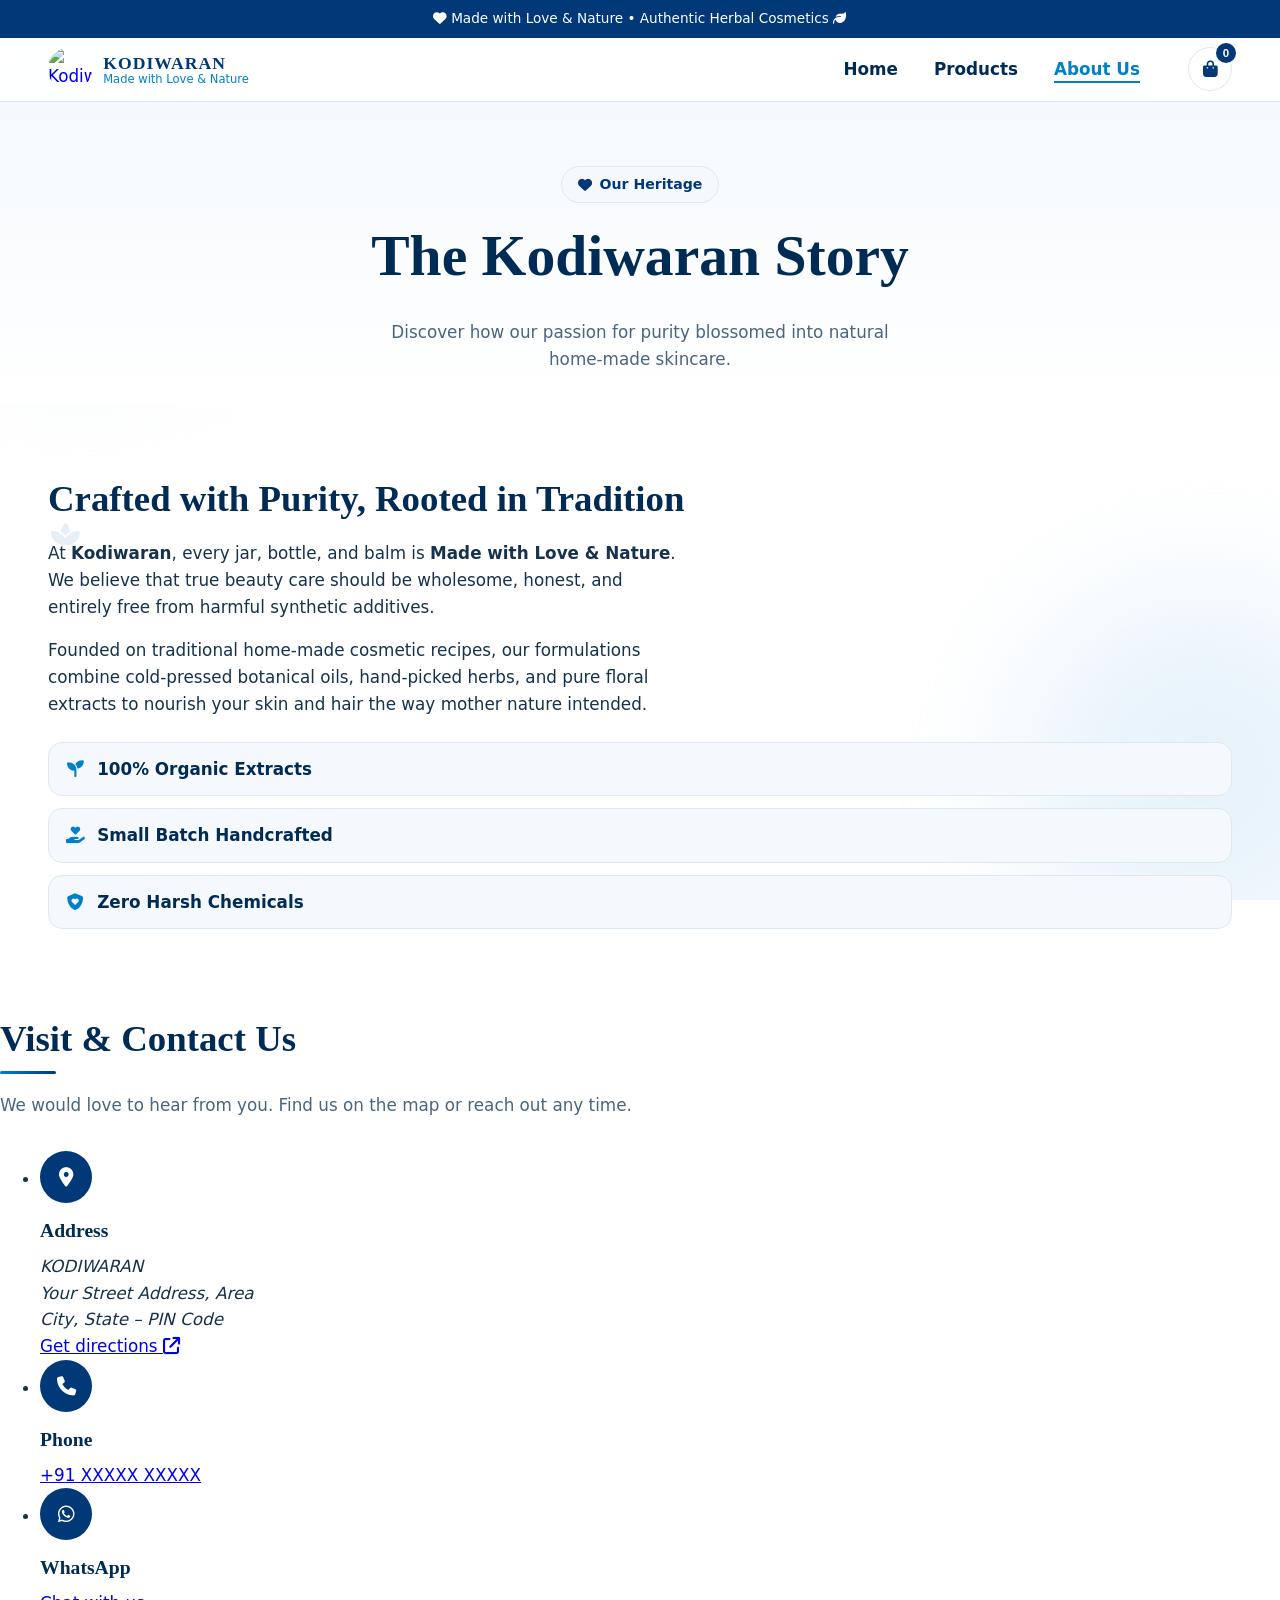
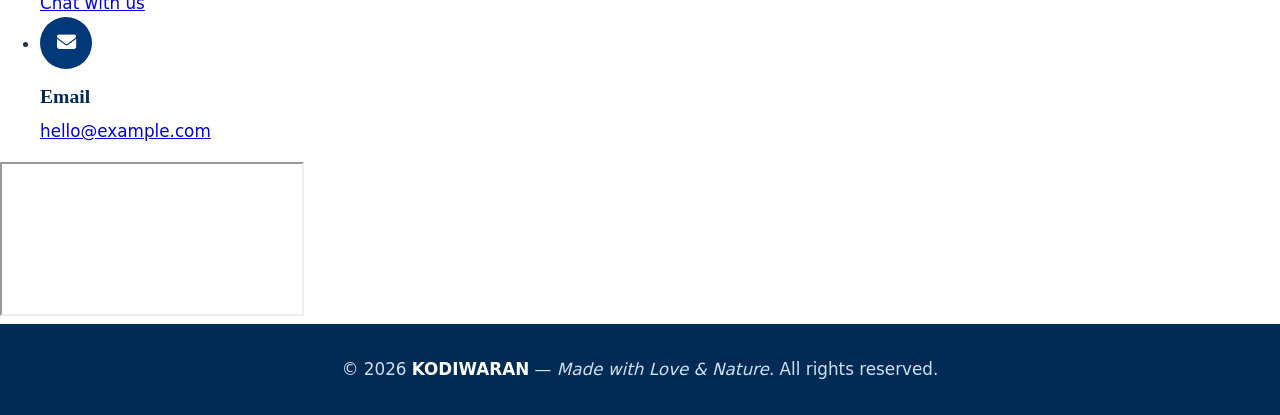
==== commit 9f64ebb4: "Refactor about section and add contact details" ====
--- a/about.html
+++ b/about.html
@@ -58,19 +58,58 @@
     </section>
 
     <section class="about-section">
-      <div class="about-grid">
-        <div class="about-text reveal">
-          <h2>Crafted with Purity, Rooted in Tradition</h2>
-          <p>At <strong>Kodiwaran</strong>, every jar, bottle, and balm is <strong>Made with Love &amp; Nature</strong>. We believe that true beauty care should be wholesome, honest, and entirely free from harmful synthetic additives.</p>
-          <p>Founded on traditional home-made cosmetic recipes, our formulations combine cold-pressed botanical oils, hand-picked herbs, and pure floral extracts to nourish your skin and hair the way mother nature intended.</p>
-          <div class="about-badges">
-            <div class="badge-item"><i class="fa-solid fa-seedling" aria-hidden="true"></i> 100% Organic Extracts</div>
-            <div class="badge-item"><i class="fa-solid fa-hand-holding-heart" aria-hidden="true"></i> Small Batch Handcrafted</div>
-            <div class="badge-item"><i class="fa-solid fa-shield-heart" aria-hidden="true"></i> Zero Harsh Chemicals</div>
-          </div>
+      <div class="about-text reveal">
+        <h2>Crafted with Purity, Rooted in Tradition</h2>
+        <p>At <strong>Kodiwaran</strong>, every jar, bottle, and balm is <strong>Made with Love &amp; Nature</strong>. We believe that true beauty care should be wholesome, honest, and entirely free from harmful synthetic additives.</p>
+        <p>Founded on traditional home-made cosmetic recipes, our formulations combine cold-pressed botanical oils, hand-picked herbs, and pure floral extracts to nourish your skin and hair the way mother nature intended.</p>
+        <div class="about-badges">
+          <div class="badge-item"><i class="fa-solid fa-seedling" aria-hidden="true"></i> 100% Organic Extracts</div>
+          <div class="badge-item"><i class="fa-solid fa-hand-holding-heart" aria-hidden="true"></i> Small Batch Handcrafted</div>
+          <div class="badge-item"><i class="fa-solid fa-shield-heart" aria-hidden="true"></i> Zero Harsh Chemicals</div>
         </div>
-        <div class="about-image reveal" style="--d:150ms">
-          <img src=" " width="700" height="800" loading="lazy" decoding="async" />
+      </div>
+    </section>
+
+    <!-- TODO: replace every placeholder in this section with your real details -->
+    <section class="contact-section" id="contact" aria-labelledby="contactTitle">
+      <div class="section-header reveal">
+        <h2 id="contactTitle">Visit &amp; Contact Us</h2>
+        <p>We would love to hear from you. Find us on the map or reach out any time.</p>
+      </div>
+      <div class="contact-grid">
+        <ul class="contact-list">
+          <li class="contact-card reveal" style="--d:0ms">
+            <span class="icon-circle" aria-hidden="true"><i class="fa-solid fa-location-dot"></i></span>
+            <div>
+              <h3>Address</h3>
+              <address>KODIWARAN<br />Your Street Address, Area<br />City, State – PIN Code</address>
+              <a class="contact-link" href="https://www.google.com/maps/search/?api=1&amp;query=India" target="_blank" rel="noopener">Get directions <i class="fa-solid fa-arrow-up-right-from-square" aria-hidden="true"></i></a>
+            </div>
+          </li>
+          <li class="contact-card reveal" style="--d:100ms">
+            <span class="icon-circle" aria-hidden="true"><i class="fa-solid fa-phone"></i></span>
+            <div>
+              <h3>Phone</h3>
+              <a class="contact-link" href="tel:+91XXXXXXXXXX">+91 XXXXX XXXXX</a>
+            </div>
+          </li>
+          <li class="contact-card reveal" style="--d:200ms">
+            <span class="icon-circle" aria-hidden="true"><i class="fa-brands fa-whatsapp"></i></span>
+            <div>
+              <h3>WhatsApp</h3>
+              <a class="contact-link" href="https://wa.me/91XXXXXXXXXX" target="_blank" rel="noopener">Chat with us</a>
+            </div>
+          </li>
+          <li class="contact-card reveal" style="--d:300ms">
+            <span class="icon-circle" aria-hidden="true"><i class="fa-solid fa-envelope"></i></span>
+            <div>
+              <h3>Email</h3>
+              <a class="contact-link" href="mailto:hello@example.com">hello@example.com</a>
+            </div>
+          </li>
+        </ul>
+        <div class="map-frame reveal" style="--d:150ms">
+          <iframe title="KODIWARAN location on Google Maps" src="https://www.google.com/maps?q=India&amp;output=embed" loading="lazy" referrerpolicy="no-referrer-when-downgrade" allowfullscreen></iframe>
         </div>
       </div>
     </section>
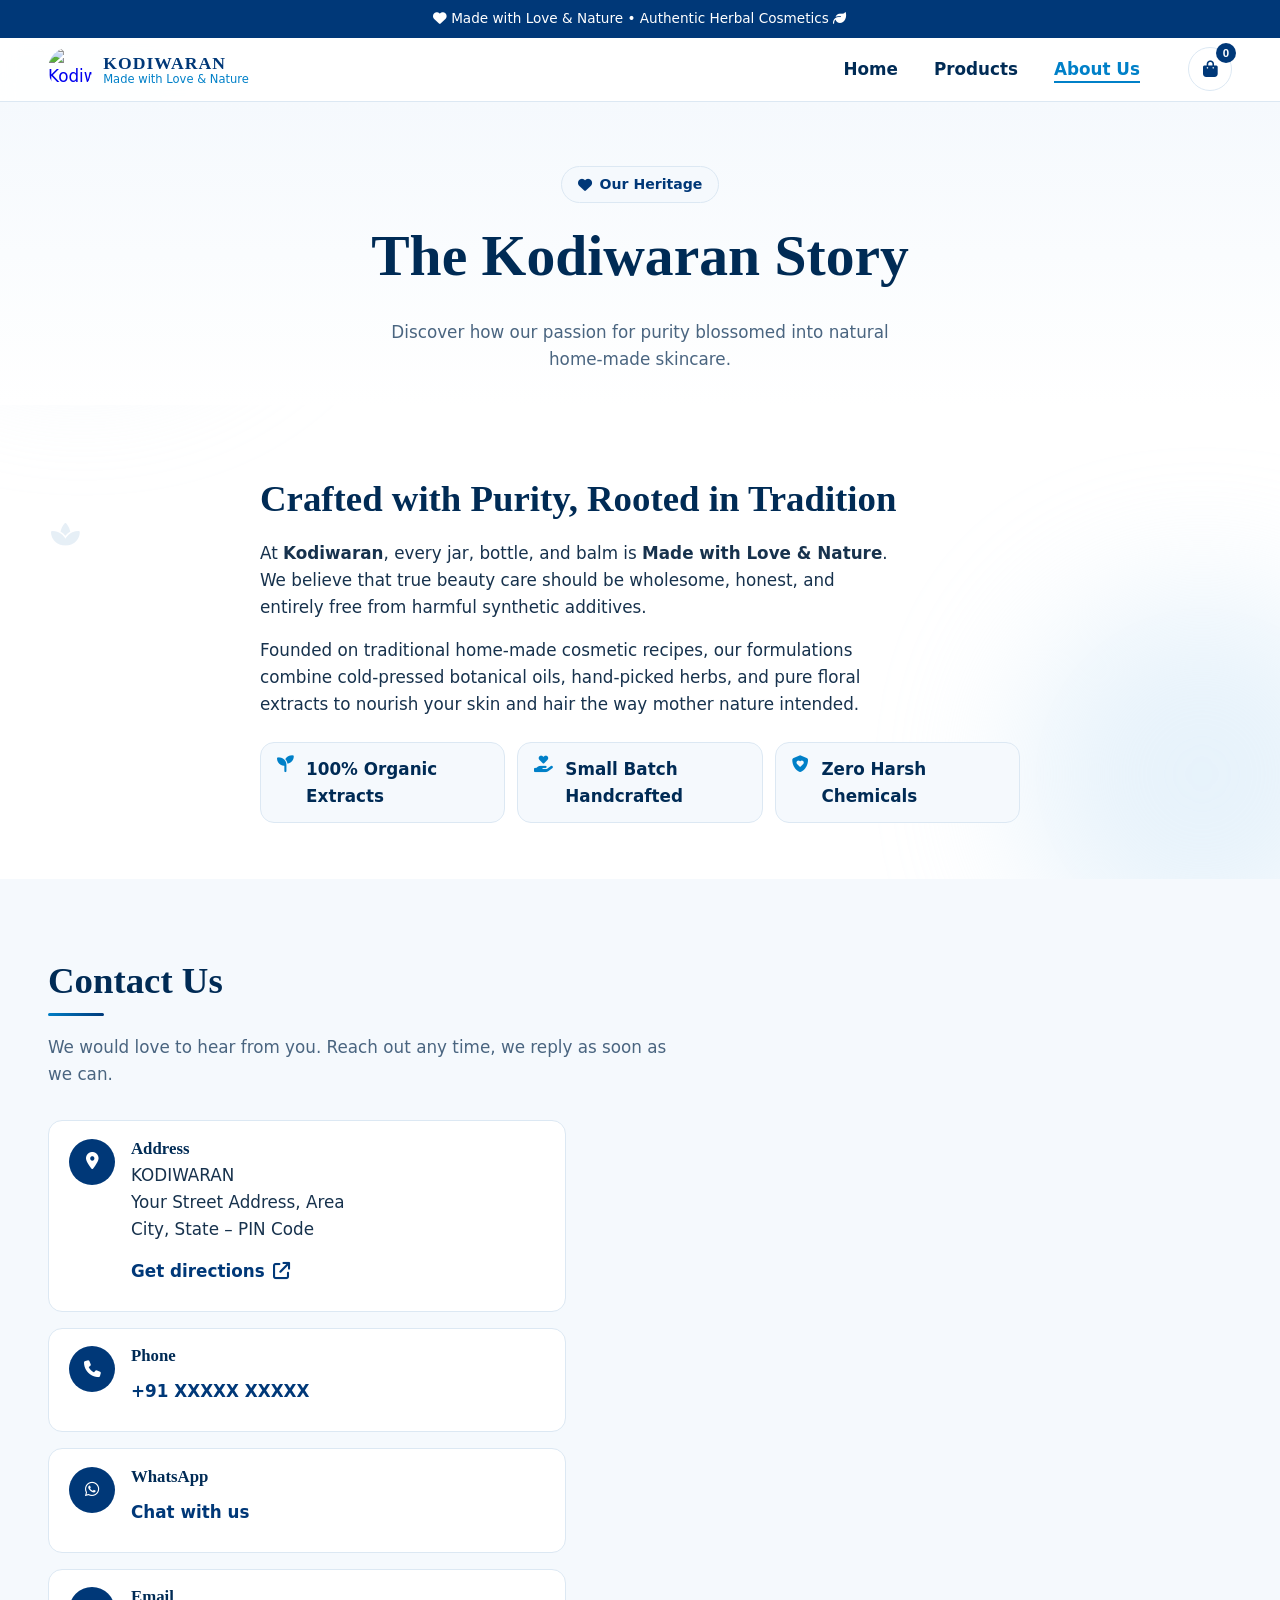
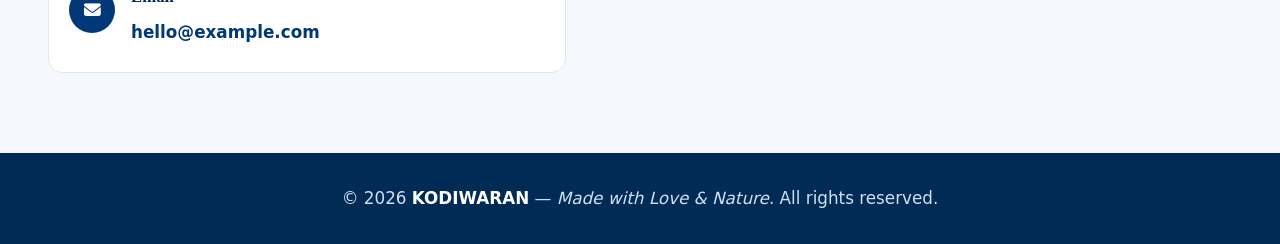
==== commit 968b144d: "Update contact section header and description" ====
--- a/about.html
+++ b/about.html
@@ -73,8 +73,8 @@
     <!-- TODO: replace every placeholder in this section with your real details -->
     <section class="contact-section" id="contact" aria-labelledby="contactTitle">
       <div class="section-header reveal">
-        <h2 id="contactTitle">Visit &amp; Contact Us</h2>
-        <p>We would love to hear from you. Find us on the map or reach out any time.</p>
+        <h2 id="contactTitle">Contact Us</h2>
+        <p>We would love to hear from you. Reach out any time, we reply as soon as we can.</p>
       </div>
       <div class="contact-grid">
         <ul class="contact-list">
@@ -108,9 +108,6 @@
             </div>
           </li>
         </ul>
-        <div class="map-frame reveal" style="--d:150ms">
-          <iframe title="KODIWARAN location on Google Maps" src="https://www.google.com/maps?q=India&amp;output=embed" loading="lazy" referrerpolicy="no-referrer-when-downgrade" allowfullscreen></iframe>
-        </div>
       </div>
     </section>
   </main>
--- a/style.css
+++ b/style.css
@@ -424,3 +424,20 @@
   .about-grid{grid-template-columns:1.1fr .9fr;gap:3.5rem}
   .about-image{margin-inline:0}
 }
+
+/* About: single column text + contact & map */
+.about-text{max-width:760px;margin-inline:auto}
+.about-section{padding-bottom:clamp(2rem,5vw,3.5rem)}
+@media (min-width:768px){.about-badges{grid-template-columns:repeat(3,1fr)}.about-badges .badge-item{align-items:flex-start}}
+.contact-section{padding:clamp(3rem,7vw,5rem) var(--px);background:var(--ice)}
+.contact-grid{display:grid;gap:1.5rem}
+.contact-list{list-style:none;margin:0;padding:0;display:grid;gap:1rem;align-content:start}
+.contact-card{display:flex;gap:1rem;align-items:flex-start;padding:1.1rem 1.25rem;background:#fff;border:1px solid var(--line);border-radius:var(--r)}
+.contact-card .icon-circle{flex:none;margin:0;width:46px;height:46px;font-size:1.05rem}
+.contact-card h3{font-size:1.05rem;margin:0 0 .2rem}
+.contact-card address{font-style:normal;color:var(--text);margin-bottom:.4rem}
+.contact-link{display:inline-flex;align-items:center;gap:.5rem;min-height:44px;color:var(--royal);font-weight:600;text-decoration:none;overflow-wrap:anywhere}
+.contact-link:hover{color:var(--bright);text-decoration:underline}
+.map-frame{min-height:320px;border-radius:var(--r);overflow:hidden;border:1px solid var(--line);box-shadow:var(--shadow);background:#fff}
+.map-frame iframe{display:block;width:100%;height:100%;min-height:320px;border:0}
+@media (min-width:900px){.contact-grid{grid-template-columns:.9fr 1.1fr;gap:2rem}.map-frame,.map-frame iframe{min-height:420px}}
--- a/animations.css
+++ b/animations.css
@@ -263,7 +263,7 @@
 .badge-item:hover{transform:translateX(6px);border-color:#b9d3ea;box-shadow:var(--shadow)}
 .about-image img{transition:transform 1.2s var(--ease)}
 .about-image:hover img{transform:scale(1.04)}
-/* Leaves drift with scroll */
-.floating-leaf{translate:0 calc(var(--sy,0) * -.05px)}
-
-@media (prefers-reduced-motion:reduce){.float-chip{transform:none}.floating-leaf{translate:none}}
+
+.contact-card{transition:transform .35s var(--ease),box-shadow .3s ease,border-color .3s ease}
+.contact-card:hover{transform:translateY(-3px);box-shadow:var(--shadow);border-color:#b9d3ea}
+.contact-card:hover .icon-circle{transform:perspective(300px) rotateY(360deg)}
